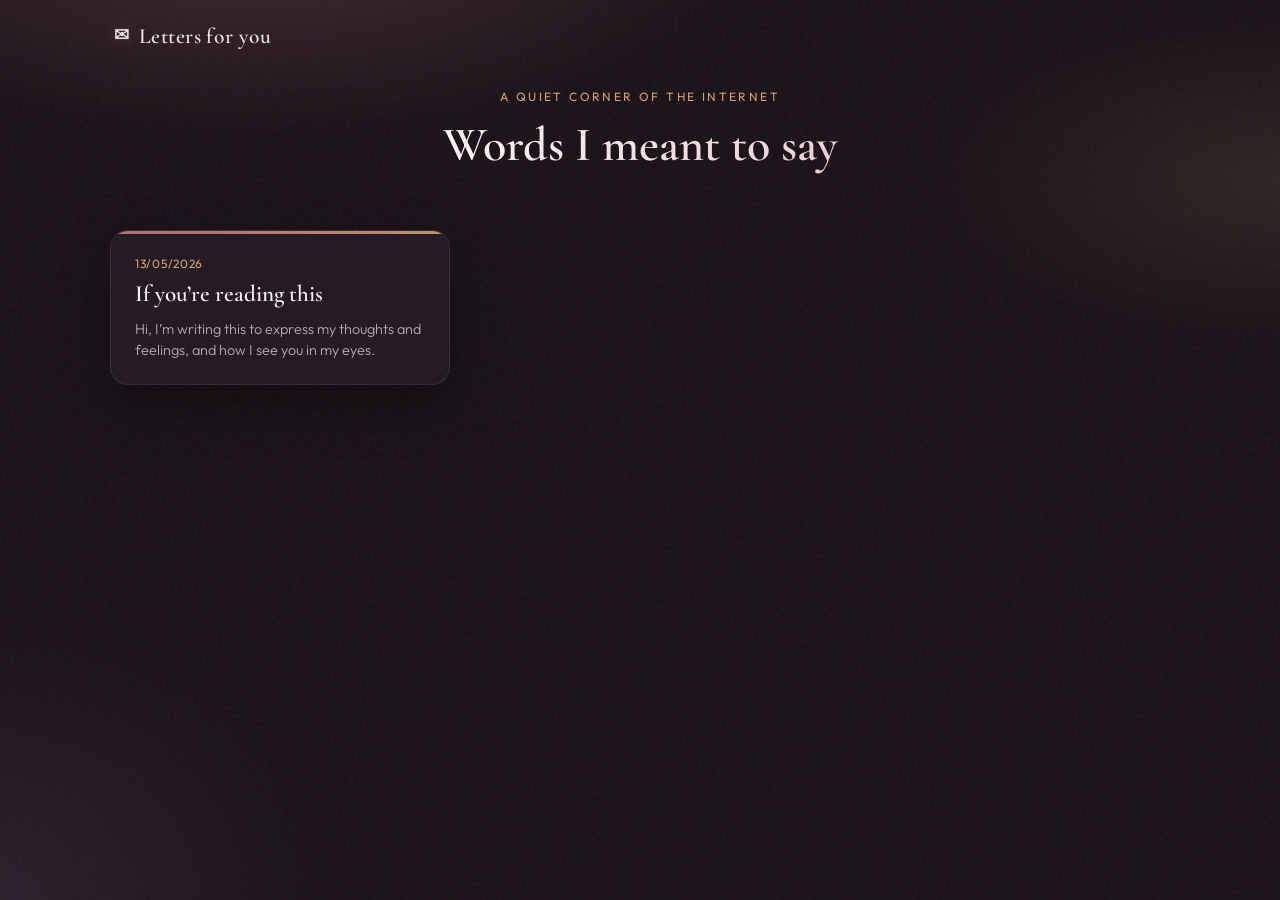
==== index.html @ 115cd3b2 "Letter 1" ====
<!DOCTYPE html>
<html lang="en">
<head>
  <meta charset="UTF-8" />
  <meta name="viewport" content="width=device-width, initial-scale=1.0" />
  <title>Letters for you</title>
  <link rel="preconnect" href="https://fonts.googleapis.com" />
  <link rel="preconnect" href="https://fonts.gstatic.com" crossorigin />
  <link href="https://fonts.googleapis.com/css2?family=Cormorant+Garamond:ital,wght@0,400;0,600;1,400&family=Outfit:wght@300;400;500&display=swap" rel="stylesheet" />
  <link rel="stylesheet" href="./styles.css" />
</head>
<body>
  <div class="bg-orbs" aria-hidden="true"></div>
  <div class="grain" aria-hidden="true"></div>

  <header class="site-header">
    <a href="./index.html" class="logo">
      <span class="logo-icon" aria-hidden="true">✉</span>
      <span class="logo-text">Letters for you</span>
    </a>
  </header>

  <main class="site-main">
    <section class="hero">
      <p class="hero-kicker">A quiet corner of the internet</p>
      <h1>Words I meant to say</h1>
    </section>

    <div class="letter-grid">
      <!-- Duplicate a block like this for each new letter page you add. -->
      <a class="letter-card" href="./letter-1.html">
        <p class="card-date">13/05/2026</p>
        <h2 class="card-title">If you’re reading this</h2>
        <p class="card-excerpt">Hi, I’m writing this to express my thoughts and feelings, and how I see you in my eyes.</p>
      </a>

    </div>
  </main>
</body>
</html>
---- styles.css ----
:root {
  --bg-deep: #1a1218;
  --bg-card: rgba(42, 32, 44, 0.65);
  --bg-paper: #f5f0eb;
  --ink: #1e161b;
  --ink-body: #342a31;
  --ink-muted: #6e5f68;
  --ink-emphasis: #5c3545;
  --accent: #c97b8a;
  --accent-soft: rgba(201, 123, 138, 0.35);
  --gold: #d4a574;
  --radius: 18px;
  --shadow-soft: 0 20px 50px rgba(0, 0, 0, 0.35);
  --font-display: "Cormorant Garamond", Georgia, serif;
  --font-ui: "Outfit", system-ui, sans-serif;
}

*,
*::before,
*::after {
  box-sizing: border-box;
}

html {
  scroll-behavior: smooth;
}

body {
  margin: 0;
  min-height: 100dvh;
  font-family: var(--font-ui);
  font-weight: 400;
  color: #e8dfe4;
  background: var(--bg-deep);
  line-height: 1.5;
  overflow-x: hidden;
}

.bg-orbs {
  position: fixed;
  inset: 0;
  z-index: 0;
  background:
    radial-gradient(ellipse 80% 50% at 20% -10%, rgba(201, 123, 138, 0.25), transparent 50%),
    radial-gradient(ellipse 60% 40% at 100% 20%, rgba(212, 165, 116, 0.12), transparent 45%),
    radial-gradient(ellipse 50% 60% at 0% 100%, rgba(120, 80, 120, 0.2), transparent 50%);
  pointer-events: none;
}

.grain {
  position: fixed;
  inset: 0;
  z-index: 1;
  opacity: 0.04;
  pointer-events: none;
  background-image: url("data:image/svg+xml,%3Csvg viewBox='0 0 256 256' xmlns='http://www.w3.org/2000/svg'%3E%3Cfilter id='n'%3E%3CfeTurbulence type='fractalNoise' baseFrequency='0.9' numOctaves='4' stitchTiles='stitch'/%3E%3C/filter%3E%3Crect width='100%25' height='100%25' filter='url(%23n)'/%3E%3C/svg%3E");
}

.site-header {
  position: relative;
  z-index: 2;
  display: flex;
  align-items: center;
  justify-content: space-between;
  padding: 1.25rem 1.5rem;
  max-width: 1100px;
  margin: 0 auto;
}

.logo {
  display: flex;
  align-items: center;
  gap: 0.6rem;
  font-family: var(--font-display);
  font-size: 1.35rem;
  font-weight: 600;
  letter-spacing: 0.02em;
  text-decoration: none;
  color: inherit;
}

.logo-icon {
  font-size: 1.1rem;
  filter: drop-shadow(0 0 8px var(--accent-soft));
}

.btn {
  font-family: var(--font-ui);
  font-size: 0.9rem;
  font-weight: 500;
  border: none;
  border-radius: 999px;
  padding: 0.55rem 1.15rem;
  cursor: pointer;
  transition: transform 0.2s ease, box-shadow 0.2s ease, background 0.2s ease;
}

.btn:active {
  transform: scale(0.98);
}

.btn-icon {
  display: inline-flex;
  align-items: center;
  justify-content: center;
  width: 2.5rem;
  height: 2.5rem;
  padding: 0;
  border-radius: 50%;
  font-size: 1.1rem;
  line-height: 1;
  text-decoration: none;
}

.paper-back {
  background: rgba(45, 36, 48, 0.06);
  color: var(--ink);
}

.paper-back:hover {
  background: rgba(45, 36, 48, 0.1);
}

.site-main {
  position: relative;
  z-index: 2;
  max-width: 1100px;
  margin: 0 auto;
  padding: 0 1.25rem 3rem;
  animation: fadeUp 0.55s cubic-bezier(0.22, 1, 0.36, 1) both;
}

@keyframes fadeUp {
  from {
    opacity: 0;
    transform: translateY(12px);
  }
  to {
    opacity: 1;
    transform: translateY(0);
  }
}

.site-main--read {
  display: flex;
  justify-content: center;
  padding: 0.5rem 0 2rem;
}

.hero {
  text-align: center;
  padding: 1rem 0 2.5rem;
  max-width: 36rem;
  margin: 0 auto;
}

.hero-kicker {
  font-size: 0.75rem;
  text-transform: uppercase;
  letter-spacing: 0.2em;
  color: var(--gold);
  margin: 0 0 0.75rem;
}

.hero h1 {
  font-family: var(--font-display);
  font-size: clamp(2.2rem, 5vw, 3rem);
  font-weight: 600;
  margin: 0 0 1rem;
  line-height: 1.15;
  background: linear-gradient(135deg, #fff 0%, #e8c4cc 100%);
  -webkit-background-clip: text;
  background-clip: text;
  color: transparent;
}

.hero-lead {
  margin: 0;
  color: var(--ink-muted);
  font-weight: 300;
  font-size: 1rem;
}

.inline-code {
  font-family: ui-monospace, monospace;
  font-size: 0.88em;
  padding: 0.12em 0.35em;
  border-radius: 6px;
  background: rgba(45, 36, 48, 0.08);
  color: var(--ink);
}

.paper-body .inline-code {
  font-size: 0.95em;
}

.letter-grid {
  display: grid;
  gap: 1.25rem;
  grid-template-columns: repeat(auto-fill, minmax(280px, 1fr));
}

a.letter-card {
  position: relative;
  display: block;
  text-align: left;
  text-decoration: none;
  color: inherit;
  padding: 1.5rem 1.5rem 1.35rem;
  border-radius: var(--radius);
  background: var(--bg-card);
  backdrop-filter: blur(12px);
  border: 1px solid rgba(255, 255, 255, 0.08);
  box-shadow: var(--shadow-soft);
  transition: transform 0.35s cubic-bezier(0.22, 1, 0.36, 1), border-color 0.25s ease, box-shadow 0.35s ease;
  overflow: hidden;
}

a.letter-card::before {
  content: "";
  position: absolute;
  top: 0;
  left: 0;
  right: 0;
  height: 3px;
  background: linear-gradient(90deg, var(--accent), var(--gold));
  opacity: 0.85;
}

a.letter-card:hover {
  transform: translateY(-6px);
  border-color: rgba(201, 123, 138, 0.35);
  box-shadow: 0 28px 60px rgba(0, 0, 0, 0.45);
}

a.letter-card:focus-visible {
  outline: 2px solid var(--accent);
  outline-offset: 3px;
}

.card-date {
  font-size: 0.75rem;
  color: var(--gold);
  letter-spacing: 0.06em;
  margin: 0 0 0.5rem;
}

.card-title {
  font-family: var(--font-display);
  font-size: 1.45rem;
  font-weight: 600;
  color: #f5eef2;
  margin: 0 0 0.65rem;
  line-height: 1.2;
}

.card-excerpt {
  font-size: 0.9rem;
  color: #b8aab5;
  font-weight: 300;
  margin: 0;
  display: -webkit-box;
  -webkit-line-clamp: 3;
  -webkit-box-orient: vertical;
  overflow: hidden;
}

.paper {
  position: relative;
  width: 100%;
  max-width: 640px;
  background: var(--bg-paper);
  color: var(--ink);
  border-radius: 4px;
  box-shadow:
    0 2px 4px rgba(45, 36, 48, 0.06),
    0 24px 48px rgba(0, 0, 0, 0.35);
  padding: 2rem 2.25rem 3rem;
  animation: paperIn 0.7s cubic-bezier(0.22, 1, 0.36, 1) both;
}

@keyframes paperIn {
  from {
    opacity: 0;
    transform: scale(0.96) rotate(-0.5deg);
  }
  to {
    opacity: 1;
    transform: scale(1) rotate(0);
  }
}

.paper-fold {
  position: absolute;
  top: 0;
  right: 0;
  width: 0;
  height: 0;
  border-style: solid;
  border-width: 0 48px 48px 0;
  border-color: transparent rgba(0, 0, 0, 0.04) transparent transparent;
}

.paper-header {
  display: flex;
  align-items: center;
  justify-content: space-between;
  margin-bottom: 1.5rem;
}

.paper-meta time {
  font-size: 0.8rem;
  color: var(--ink-muted);
  font-variant-numeric: tabular-nums;
}

.paper-title {
  font-family: var(--font-display);
  font-size: clamp(1.75rem, 4vw, 2.35rem);
  font-weight: 600;
  margin: 0 0 1.5rem;
  line-height: 1.2;
  color: var(--ink);
  letter-spacing: 0.01em;
}

.paper-body {
  font-family: var(--font-display);
  font-size: 1.2rem;
  line-height: 1.8;
  word-break: break-word;
  color: var(--ink-body);
}

.paper-body p {
  margin: 0 0 1.05em;
}

.paper-affirmations {
  margin-top: 0.5rem;
  padding: 1.15rem 1.25rem;
  border-left: 3px solid var(--accent);
  border-radius: 0 8px 8px 0;
  background: rgba(201, 123, 138, 0.08);
}

.paper-affirmations p {
  margin: 0 0 0.55em;
  color: var(--ink-emphasis);
  font-weight: 600;
  font-size: 1.12rem;
  line-height: 1.55;
}

.paper-affirmations p:last-child {
  margin-bottom: 0;
}

.paper-footer {
  margin-top: 2.5rem;
  text-align: center;
}

.seal {
  display: inline-flex;
  align-items: center;
  justify-content: center;
  width: 3rem;
  height: 3rem;
  border-radius: 50%;
  background: radial-gradient(circle at 30% 30%, #e8a0ad, var(--accent));
  color: #fff;
  font-size: 1rem;
  box-shadow: 0 4px 16px rgba(201, 123, 138, 0.45);
  animation: sealPop 0.6s cubic-bezier(0.34, 1.56, 0.64, 1) 0.4s both;
}

@keyframes sealPop {
  from {
    transform: scale(0);
    opacity: 0;
  }
  to {
    transform: scale(1);
    opacity: 1;
  }
}

.site-footer {
  position: relative;
  z-index: 2;
  text-align: center;
  padding: 1rem 1.5rem 2rem;
  font-size: 0.8rem;
  color: rgba(232, 223, 228, 0.45);
  font-weight: 300;
}

.site-footer p {
  margin: 0;
}

.site-footer a {
  color: rgba(232, 223, 228, 0.65);
  text-decoration: none;
}

.site-footer a:hover {
  color: #e8dfe4;
  text-decoration: underline;
}

.site-footer .inline-code {
  background: rgba(255, 255, 255, 0.08);
  color: #e8dfe4;
}

@media (max-width: 520px) {
  .paper {
    padding: 1.5rem 1.35rem 2.5rem;
  }
}
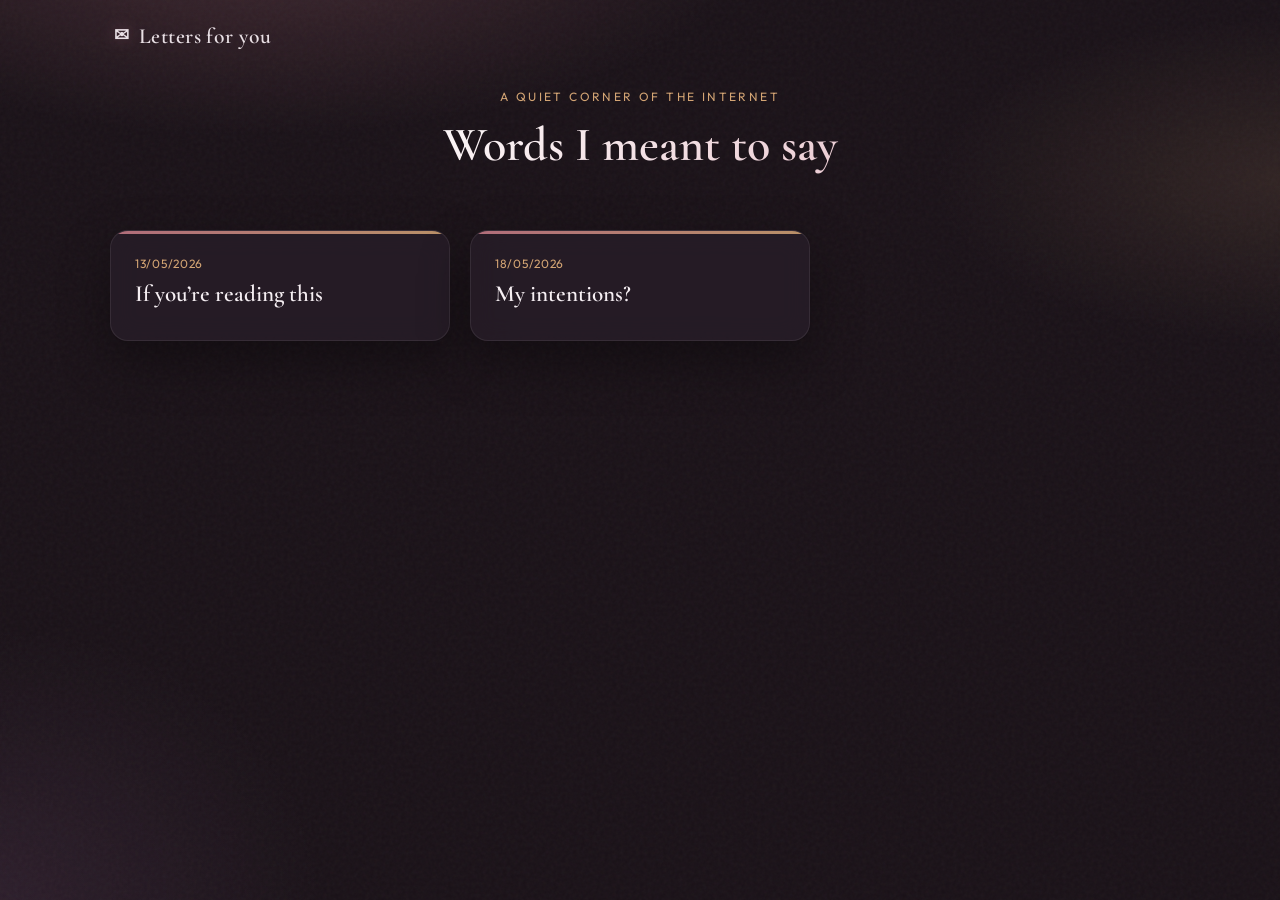
==== commit 45420139: "Letter 2" ====
--- a/index.html
+++ b/index.html
@@ -31,7 +31,10 @@
       <a class="letter-card" href="./letter-1.html">
         <p class="card-date">13/05/2026</p>
         <h2 class="card-title">If you’re reading this</h2>
-        <p class="card-excerpt">Hi, I’m writing this to express my thoughts and feelings, and how I see you in my eyes.</p>
+      </a>
+      <a class="letter-card" href="./letter-2.html">
+        <p class="card-date">18/05/2026</p>
+        <h2 class="card-title">My intentions?</h2>
       </a>
 
     </div>
--- a/styles.css
+++ b/styles.css
@@ -1,11 +1,12 @@
 :root {
   --bg-deep: #1a1218;
   --bg-card: rgba(42, 32, 44, 0.65);
-  --bg-paper: #f5f0eb;
-  --ink: #1e161b;
-  --ink-body: #342a31;
-  --ink-muted: #6e5f68;
-  --ink-emphasis: #5c3545;
+  --bg-paper: #fffefb;
+  --ink: #0f0d10;
+  --ink-body: #1f1b22;
+  --ink-muted: #6a626e;
+  --ink-emphasis: #9a4d62;
+  --ink-strong: #0a080c;
   --accent: #c97b8a;
   --accent-soft: rgba(201, 123, 138, 0.35);
   --gold: #d4a574;
@@ -319,37 +320,69 @@
   font-size: clamp(1.75rem, 4vw, 2.35rem);
   font-weight: 600;
   margin: 0 0 1.5rem;
-  line-height: 1.2;
+  line-height: 1.25;
   color: var(--ink);
-  letter-spacing: 0.01em;
+  letter-spacing: 0.02em;
+  -webkit-font-smoothing: antialiased;
 }
 
 .paper-body {
   font-family: var(--font-display);
-  font-size: 1.2rem;
-  line-height: 1.8;
+  font-size: 1.22rem;
+  font-weight: 400;
+  line-height: 1.85;
+  letter-spacing: 0.02em;
   word-break: break-word;
   color: var(--ink-body);
+  -webkit-font-smoothing: antialiased;
+  -moz-osx-font-smoothing: grayscale;
+  text-rendering: optimizeLegibility;
 }
 
 .paper-body p {
-  margin: 0 0 1.05em;
+  margin: 0 0 1.1em;
+}
+
+.paper-body strong,
+.paper-body b {
+  font-weight: 600;
+  color: var(--ink-strong);
+}
+
+.paper-body em,
+.paper-body i {
+  font-style: italic;
+  color: var(--ink-emphasis);
+}
+
+.paper-body mark {
+  padding: 0.05em 0.2em;
+  border-radius: 3px;
+  background: rgba(201, 123, 138, 0.2);
+  color: var(--ink-strong);
 }
 
 .paper-affirmations {
-  margin-top: 0.5rem;
-  padding: 1.15rem 1.25rem;
-  border-left: 3px solid var(--accent);
-  border-radius: 0 8px 8px 0;
-  background: rgba(201, 123, 138, 0.08);
+  margin-top: 0.75rem;
+  padding: 1.25rem 1.35rem;
+  border-left: 4px solid var(--accent);
+  border-radius: 0 10px 10px 0;
+  background: linear-gradient(105deg, rgba(201, 123, 138, 0.14), rgba(212, 165, 116, 0.1));
 }
 
 .paper-affirmations p {
-  margin: 0 0 0.55em;
+  margin: 0 0 0.6em;
+  color: var(--ink);
+  font-weight: 600;
+  font-size: 1.15rem;
+  line-height: 1.6;
+  letter-spacing: 0.025em;
+}
+
+.paper-affirmations p strong,
+.paper-affirmations p b {
   color: var(--ink-emphasis);
-  font-weight: 600;
-  font-size: 1.12rem;
-  line-height: 1.55;
+  font-weight: 700;
 }
 
 .paper-affirmations p:last-child {
@@ -419,4 +452,13 @@
   .paper {
     padding: 1.5rem 1.35rem 2.5rem;
   }
-}
+
+  .paper-body {
+    font-size: 1.18rem;
+    line-height: 1.9;
+  }
+
+  .paper-affirmations p {
+    font-size: 1.12rem;
+  }
+}
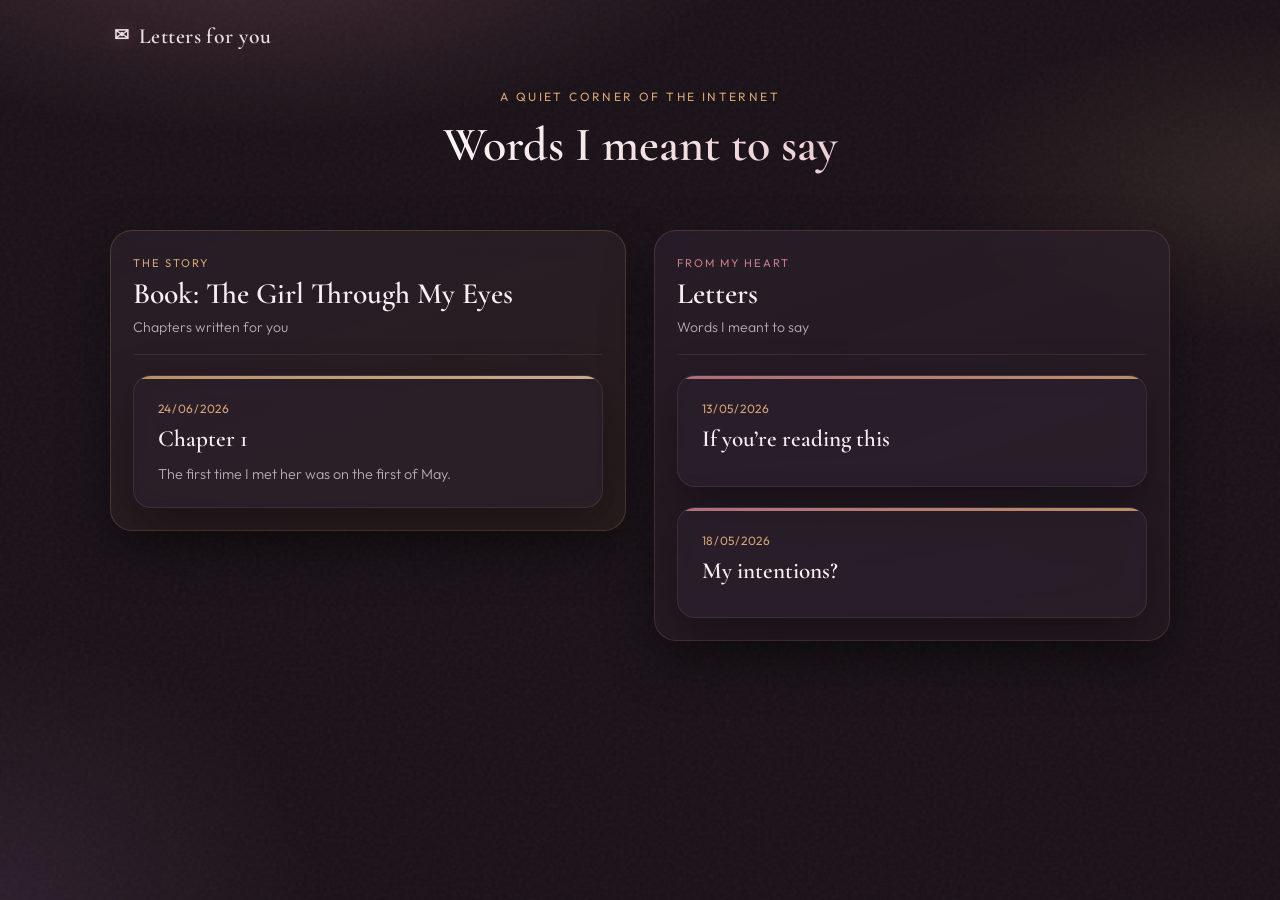
==== commit 2841c85c: "Add Book" ====
--- a/index.html
+++ b/index.html
@@ -26,17 +26,39 @@
       <h1>Words I meant to say</h1>
     </section>
 
-    <div class="letter-grid">
-      <!-- Duplicate a block like this for each new letter page you add. -->
-      <a class="letter-card" href="./letter-1.html">
-        <p class="card-date">13/05/2026</p>
-        <h2 class="card-title">If you’re reading this</h2>
-      </a>
-      <a class="letter-card" href="./letter-2.html">
-        <p class="card-date">18/05/2026</p>
-        <h2 class="card-title">My intentions?</h2>
-      </a>
+    <div class="home-sections">
+      <section class="content-box content-box--book" aria-labelledby="book-heading">
+        <header class="content-box__header">
+          <p class="content-box__kicker">The story</p>
+          <h2 class="content-box__title" id="book-heading">Book: The Girl Through My Eyes</h2>
+          <p class="content-box__subtitle">Chapters written for you</p>
+        </header>
+        <div class="letter-grid">
+          <a class="letter-card letter-card--book" href="./chapter-1.html">
+            <p class="card-date">24/06/2026</p>
+            <h3 class="card-title">Chapter 1</h3>
+            <p class="card-excerpt">The first time I met her was on the first of May.</p>
+          </a>
+        </div>
+      </section>
 
+      <section class="content-box content-box--letters" aria-labelledby="letters-heading">
+        <header class="content-box__header">
+          <p class="content-box__kicker">From my heart</p>
+          <h2 class="content-box__title" id="letters-heading">Letters</h2>
+          <p class="content-box__subtitle">Words I meant to say</p>
+        </header>
+        <div class="letter-grid">
+          <a class="letter-card" href="./letter-1.html">
+            <p class="card-date">13/05/2026</p>
+            <h3 class="card-title">If you’re reading this</h3>
+          </a>
+          <a class="letter-card" href="./letter-2.html">
+            <p class="card-date">18/05/2026</p>
+            <h3 class="card-title">My intentions?</h3>
+          </a>
+        </div>
+      </section>
     </div>
   </main>
 </body>
--- a/styles.css
+++ b/styles.css
@@ -12,6 +12,7 @@
   --gold: #d4a574;
   --radius: 18px;
   --shadow-soft: 0 20px 50px rgba(0, 0, 0, 0.35);
+  --font-chapter: Georgia, "Times New Roman", Times, serif;
   --font-display: "Cormorant Garamond", Georgia, serif;
   --font-ui: "Outfit", system-ui, sans-serif;
 }
@@ -193,6 +194,82 @@
 
 .paper-body .inline-code {
   font-size: 0.95em;
+}
+
+.home-sections {
+  display: grid;
+  gap: 1.75rem;
+  grid-template-columns: 1fr;
+}
+
+@media (min-width: 768px) {
+  .home-sections {
+    grid-template-columns: 1fr 1fr;
+    align-items: start;
+  }
+}
+
+.content-box {
+  padding: 1.5rem 1.35rem 1.35rem;
+  border-radius: calc(var(--radius) + 4px);
+  background: rgba(32, 24, 34, 0.55);
+  backdrop-filter: blur(14px);
+  border: 1px solid rgba(255, 255, 255, 0.09);
+  box-shadow: var(--shadow-soft);
+}
+
+.content-box--book {
+  border-color: rgba(212, 165, 116, 0.22);
+  background: linear-gradient(160deg, rgba(42, 32, 44, 0.72), rgba(52, 38, 32, 0.55));
+}
+
+.content-box--letters {
+  border-color: rgba(201, 123, 138, 0.22);
+  background: linear-gradient(160deg, rgba(42, 32, 44, 0.72), rgba(44, 30, 38, 0.55));
+}
+
+.content-box__header {
+  margin-bottom: 1.25rem;
+  padding-bottom: 1rem;
+  border-bottom: 1px solid rgba(255, 255, 255, 0.08);
+}
+
+.content-box__kicker {
+  margin: 0 0 0.35rem;
+  font-size: 0.7rem;
+  text-transform: uppercase;
+  letter-spacing: 0.18em;
+  color: var(--gold);
+}
+
+.content-box--letters .content-box__kicker {
+  color: var(--accent);
+}
+
+.content-box__title {
+  font-family: var(--font-display);
+  font-size: clamp(1.5rem, 3vw, 1.85rem);
+  font-weight: 600;
+  margin: 0 0 0.35rem;
+  line-height: 1.15;
+  color: #f5eef2;
+}
+
+.content-box__subtitle {
+  margin: 0;
+  font-size: 0.88rem;
+  font-weight: 300;
+  color: #b8aab5;
+}
+
+.content-box .letter-grid {
+  grid-template-columns: 1fr;
+}
+
+@media (min-width: 1100px) {
+  .content-box .letter-grid {
+    grid-template-columns: 1fr;
+  }
 }
 
 .letter-grid {
@@ -228,6 +305,14 @@
   opacity: 0.85;
 }
 
+a.letter-card--book::before {
+  background: linear-gradient(90deg, var(--gold), #e8c4a0);
+}
+
+a.letter-card--book:hover {
+  border-color: rgba(212, 165, 116, 0.4);
+}
+
 a.letter-card:hover {
   transform: translateY(-6px);
   border-color: rgba(201, 123, 138, 0.35);
@@ -389,6 +474,53 @@
   margin-bottom: 0;
 }
 
+.paper--chapter .paper-title,
+.paper--chapter .paper-body {
+  font-family: var(--font-chapter);
+  color: #0a0a0a;
+}
+
+.paper--chapter .paper-title {
+  font-weight: 700;
+  letter-spacing: 0.01em;
+}
+
+.paper--chapter .paper-body {
+  font-size: 1.125rem;
+  line-height: 1.9;
+  letter-spacing: 0.01em;
+}
+
+.paper--chapter .paper-body p {
+  margin: 0 0 1.15em;
+}
+
+.paper--chapter .paper-body .chapter-lead {
+  font-size: 1.2rem;
+  font-style: italic;
+  margin-bottom: 1.5em;
+}
+
+.paper--chapter .paper-body .chapter-dialogue {
+  margin-left: 1.25rem;
+  padding-left: 1rem;
+  border-left: 2px solid rgba(10, 10, 10, 0.12);
+}
+
+.paper--chapter .paper-body .chapter-break {
+  text-align: center;
+  margin: 2em 0;
+  letter-spacing: 0.35em;
+  color: #0a0a0a;
+  opacity: 0.35;
+}
+
+.paper--chapter .paper-body strong,
+.paper--chapter .paper-body b {
+  color: #000;
+  font-weight: 700;
+}
+
 .paper-footer {
   margin-top: 2.5rem;
   text-align: center;
@@ -461,4 +593,9 @@
   .paper-affirmations p {
     font-size: 1.12rem;
   }
-}
+
+  .paper--chapter .paper-body {
+    font-size: 1.05rem;
+    line-height: 1.95;
+  }
+}
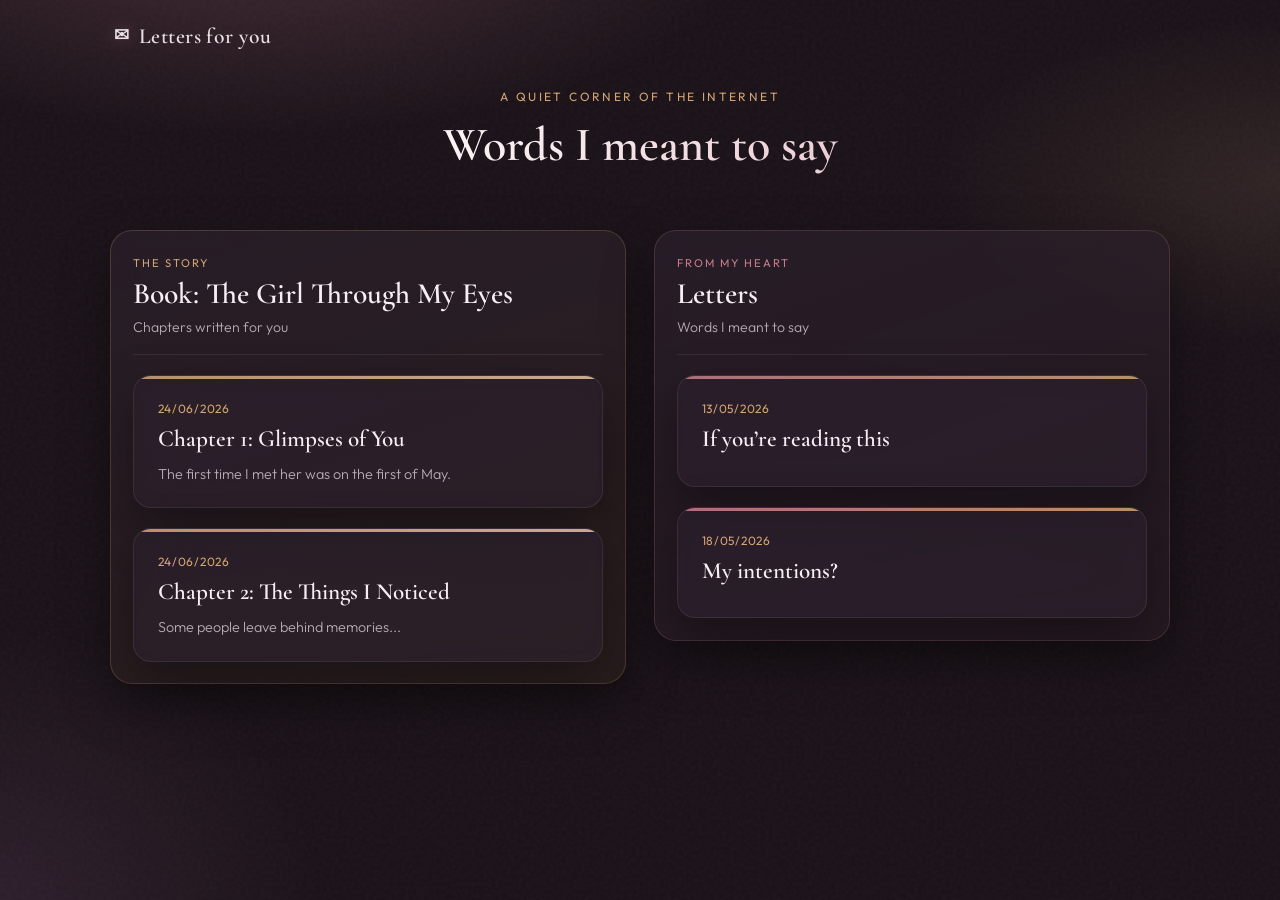
==== commit 69c915cd: "Add Book Chapter 2" ====
--- a/index.html
+++ b/index.html
@@ -36,8 +36,13 @@
         <div class="letter-grid">
           <a class="letter-card letter-card--book" href="./chapter-1.html">
             <p class="card-date">24/06/2026</p>
-            <h3 class="card-title">Chapter 1</h3>
+            <h3 class="card-title">Chapter 1: Glimpses of You</h3>
             <p class="card-excerpt">The first time I met her was on the first of May.</p>
+          </a>
+          <a class="letter-card letter-card--book" href="./chapter-2.html">
+            <p class="card-date">24/06/2026</p>
+            <h3 class="card-title">Chapter 2: The Things I Noticed</h3>
+            <p class="card-excerpt">Some people leave behind memories...</p>
           </a>
         </div>
       </section>
--- a/styles.css
+++ b/styles.css
@@ -501,6 +501,30 @@
   margin-bottom: 1.5em;
 }
 
+.paper--chapter .paper-body .chapter-section-title {
+  font-size: 1.35rem;
+  font-weight: 700;
+  letter-spacing: 0.04em;
+  text-transform: uppercase;
+  margin: 2.25em 0 1em;
+  padding-bottom: 0.45em;
+  border-bottom: 1px solid rgba(10, 10, 10, 0.12);
+  color: #000;
+}
+
+.paper--chapter .paper-body .chapter-section-title:first-of-type {
+  margin-top: 1.5em;
+}
+
+.paper--chapter .paper-body .chapter-pullquote {
+  margin: 1.5em 0;
+  padding: 0.85em 1.15em;
+  font-size: 1.15rem;
+  font-style: italic;
+  border-left: 3px solid rgba(10, 10, 10, 0.2);
+  color: #000;
+}
+
 .paper--chapter .paper-body .chapter-dialogue {
   margin-left: 1.25rem;
   padding-left: 1rem;
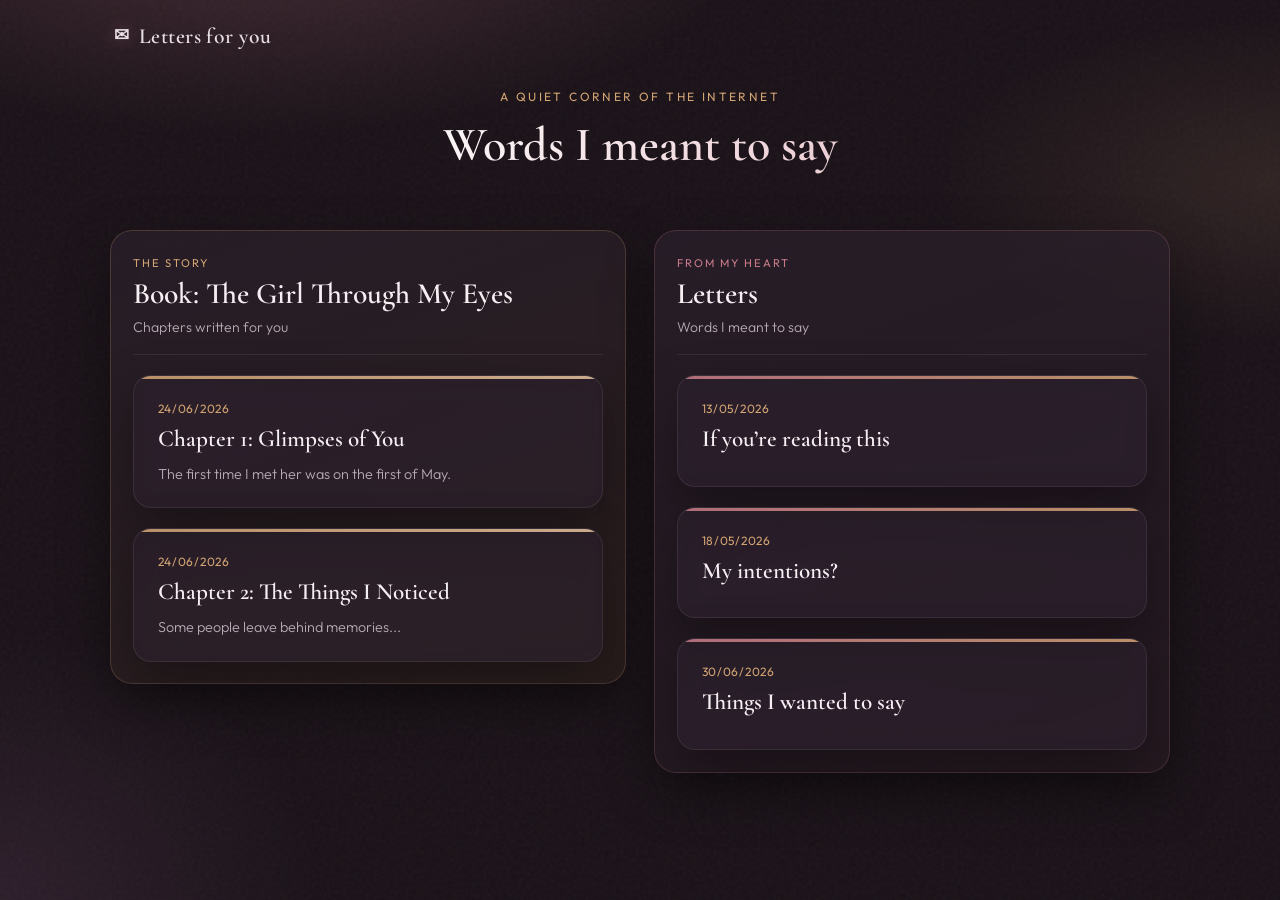
==== commit 75ea0c75: "Add Letter 3" ====
--- a/index.html
+++ b/index.html
@@ -62,6 +62,10 @@
             <p class="card-date">18/05/2026</p>
             <h3 class="card-title">My intentions?</h3>
           </a>
+          <a class="letter-card" href="./letter-3.html">
+            <p class="card-date">30/06/2026</p>
+            <h3 class="card-title">Things I wanted to say</h3>
+          </a>
         </div>
       </section>
     </div>
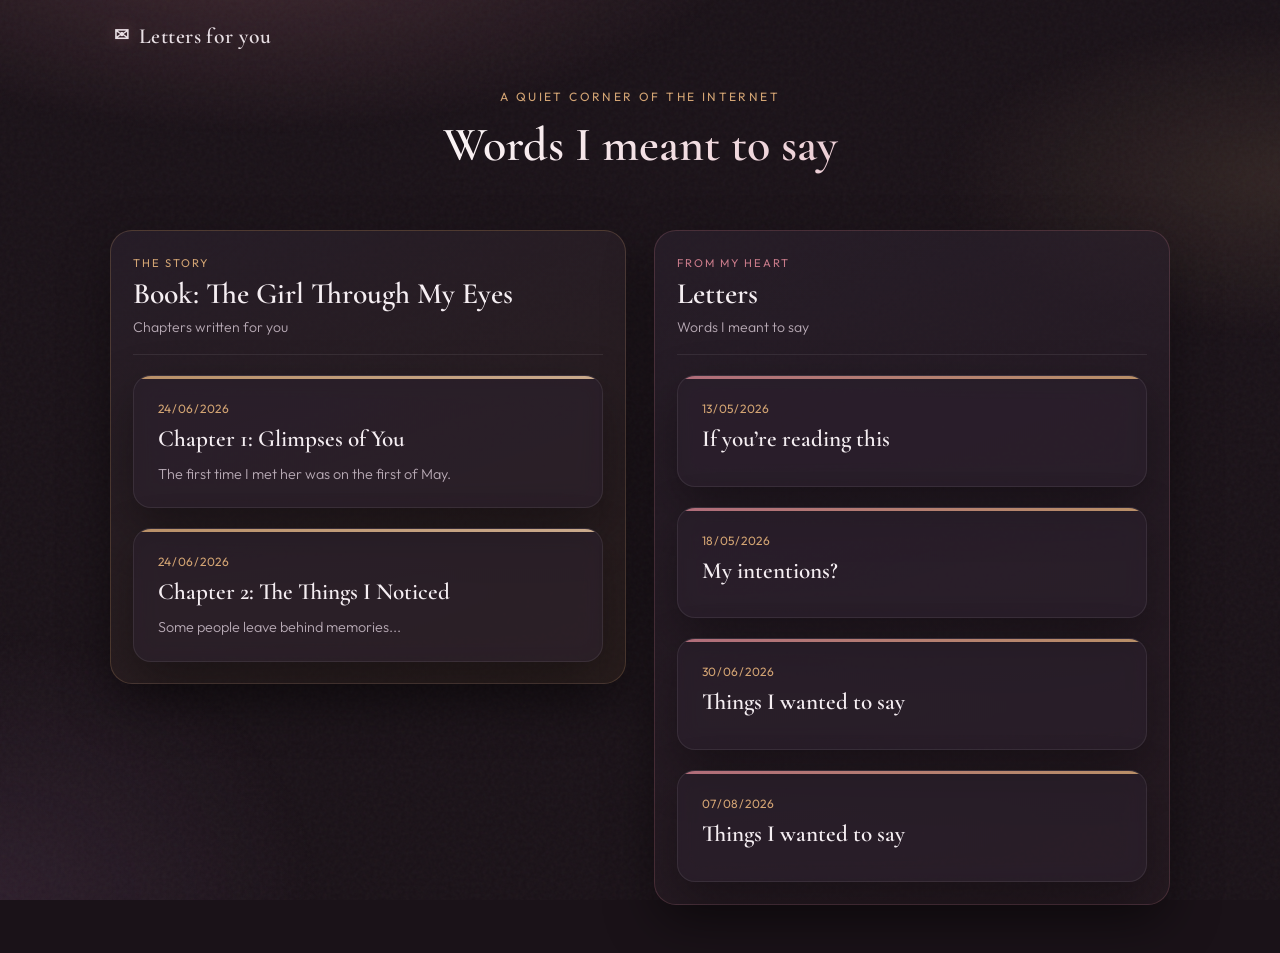
==== commit 66e96c2b: "change in letter 4" ====
--- a/index.html
+++ b/index.html
@@ -66,6 +66,10 @@
             <p class="card-date">30/06/2026</p>
             <h3 class="card-title">Things I wanted to say</h3>
           </a>
+          <a class="letter-card" href="./letter-4.html">
+            <p class="card-date">07/08/2026</p>
+            <h3 class="card-title">Things I wanted to say</h3>
+          </a>
         </div>
       </section>
     </div>
--- a/styles.css
+++ b/styles.css
@@ -622,4 +622,7 @@
     font-size: 1.05rem;
     line-height: 1.95;
   }
-}
+
+}
+
+
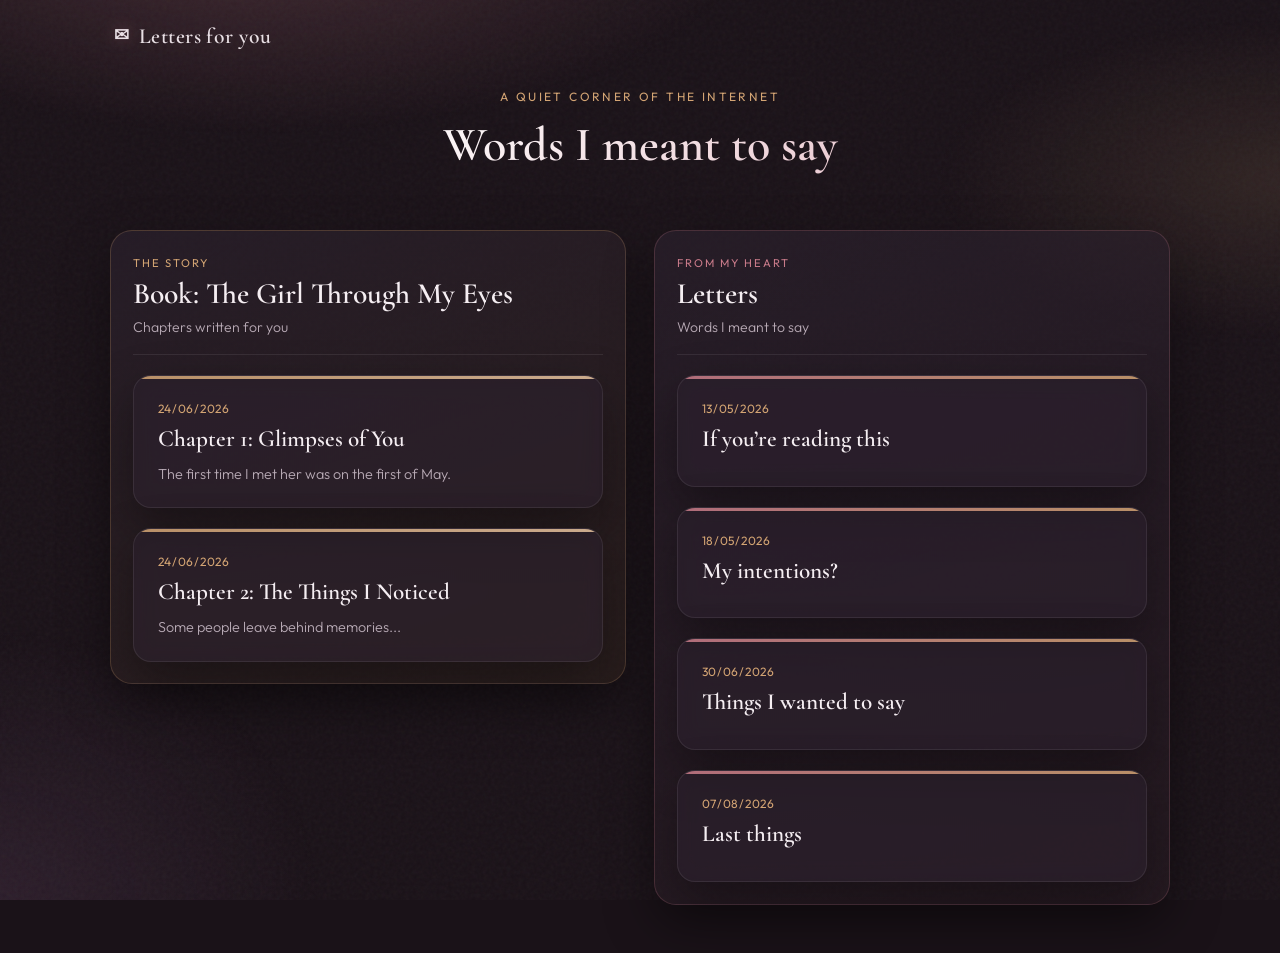
==== commit e3cdcc82: "change in letter 4" ====
--- a/index.html
+++ b/index.html
@@ -68,7 +68,7 @@
           </a>
           <a class="letter-card" href="./letter-4.html">
             <p class="card-date">07/08/2026</p>
-            <h3 class="card-title">Things I wanted to say</h3>
+            <h3 class="card-title">Last things</h3>
           </a>
         </div>
       </section>
